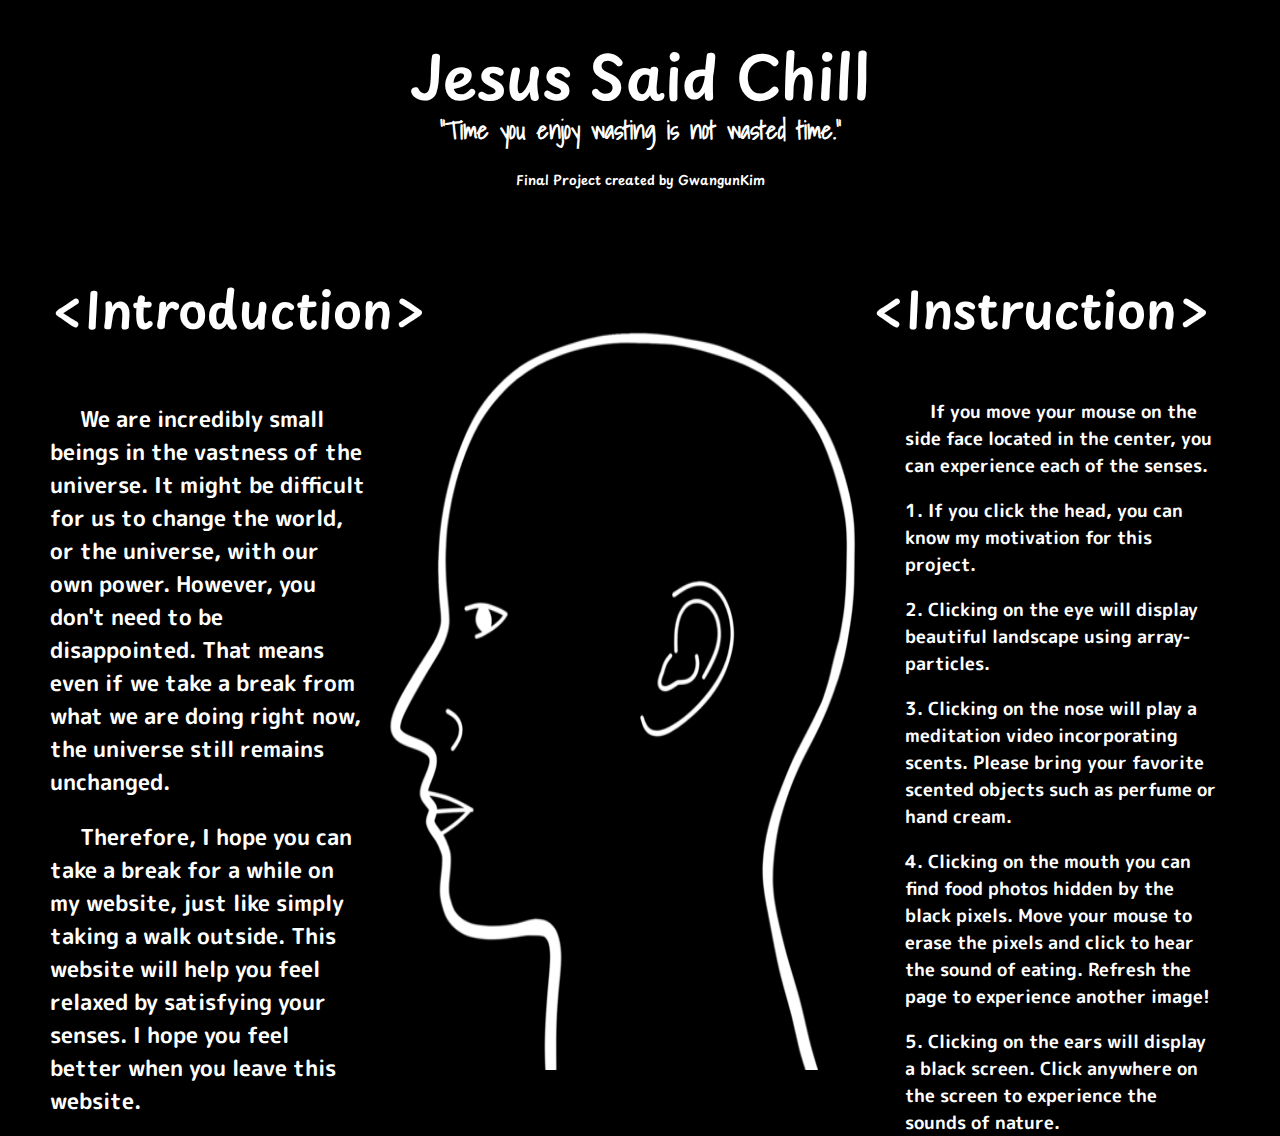
==== my-second-projectb/index.html @ ab60e18a "upload projectb" ====
<!DOCTYPE html>
<html>

<head>  
    <link rel="stylesheet" href="style.css">

    <link rel="preconnect" href="https://fonts.googleapis.com">
    <link rel="preconnect" href="https://fonts.gstatic.com" crossorigin>
    <link href="https://fonts.googleapis.com/css2?family=Agbalumo&family=Shadows+Into+Light&display=swap" rel="stylesheet">
    
    <link rel="preconnect" href="https://fonts.googleapis.com">
    <link rel="preconnect" href="https://fonts.gstatic.com" crossorigin>
    <link href="https://fonts.googleapis.com/css2?family=Agbalumo&family=Playpen+Sans:wght@600&family=Shadows+Into+Light&display=swap" rel="stylesheet">

    <link rel="preconnect" href="https://fonts.googleapis.com">
    <link rel="preconnect" href="https://fonts.gstatic.com" crossorigin>
    <link href="https://fonts.googleapis.com/css2?family=Agbalumo&family=M+PLUS+Rounded+1c&family=Playpen+Sans:wght@600&family=Shadows+Into+Light&display=swap" rel="stylesheet">
    
    <title>Project B</title>
</head>

<body>
    
    <div class="flex-container">
        <div class="box title">Jesus Said Chill </div>
        <div class="box subtitle">"Time you enjoy wasting is not wasted time." </div>
        <div class="box projectname">Final Project created by GwangunKim </div>
        <div class="box sideboxinstruction">&#60;Introduction&#62;</div>
        <div class="box sideboxinstruction1">&#60;Instruction&#62; </div>
        <div class="box sidebox1">
            <p>&nbsp;&nbsp;&nbsp;&nbsp;&nbsp;We are incredibly small beings in the vastness of the universe. It might be difficult for us to change the world, 
            or the universe, with our own power. However, you don't need to be disappointed. 
            That means even if we take a break from what we are doing right now, the universe still remains unchanged. 
            </p>
            &nbsp;&nbsp;&nbsp;&nbsp;&nbsp;Therefore, I hope you can take a break for a while on my website, just like simply taking a walk outside. 
            This website will help you feel relaxed by satisfying your senses.
            I hope you feel better when you leave this website.

        </div>
        <div class="box image">
             <img src="sideface16.png" alt="My Image">
        </div>
        <div OnClick="location.href ='brain/brain.html'" style="cursor:pointer;" class="box interbox"></div>
        <div OnClick="location.href ='sound/sound.html'" style="cursor:pointer;"class="box interbox sound"> </div>
        <div OnClick="location.href ='sight/sight.html'" style="cursor:pointer;"class="box interbox sight"></div>
        <div OnClick="location.href ='smell/smell.html'" style="cursor:pointer;"class="box interbox smell"></div>
        <div OnClick="location.href ='taste/taste.html'" style="cursor:pointer;"class="box interbox taste"> </div>
        <div class="box sidebox2">
            <p>&nbsp;&nbsp;&nbsp;&nbsp;&nbsp;If you move your mouse on the side face located in the center, you can experience each of the senses.</p>
            <p>1. If you click the head, you can know my motivation for this project.</p>
            <p>2. Clicking on the eye will display beautiful landscape using array-particles. </p>
            <p>3. Clicking on the nose will play a meditation video incorporating scents. Please bring your favorite scented objects such as perfume or hand cream. </p>
            <p>4. Clicking on the mouth you can find food photos hidden by the black pixels. Move your mouse to erase the pixels and click to hear the sound of eating.
                Refresh the page to experience another image!
            </p>
            <p>5. Clicking on the ears will display a black screen. Click anywhere on the screen to experience the sounds of nature.</p>


        </div>
        
    
    </div>
   
</body>

</html>
---- my-second-projectb/style.css ----
body{
    margin: 0px;
    background-color: black;
    color: white;
    font-family: 'Agbalumo';
}.flex-container{
    display: flex;
    flex-wrap: wrap;
    margin: 10px;
    justify-content: space-between;
    
}.box{
    width: 300px;
    font-family: 'Times New Roman', Times, serif;
    margin: 10px;
    padding:10px;
    height:60px;
    background-color: aquamarine;
    font-size: 60px;
    font-weight: 600;
    text-align: center;
    font-family: 'Shadows Into Light';

}.title{
    background-color: black;
    width:100%;
    font-family:'Playpen Sans';

}.subtitle{
    background-color: black;
    font-size: 25px;
    width:100%;
    margin: 0%;
    padding:0%;

}.projectname{
    background-color: black;
    font-family:'Playpen Sans';
    font-size: 13px;
    width:100%;
    margin: 0%;
    padding:0%;

}.sideboxinstruction{
    background-color: black;
    font-family:'Playpen Sans';
    font-size: 50px;
    margin: 30px;
    margin-left:20;
    width: 30%; 

}.sideboxinstruction1{
    background-color: black;
    font-family:'Playpen Sans';
    font-size: 50px;
    margin: 30px;
    margin-right:20;
    width: 30%; 

}.sidebox1{
    background-color: black;
    font-family: 'M PLUS Rounded 1c';
    text-align: left;
    line-height: 150%;
    font-size:22px;
    margin: 30px;
    margin-top:0;
    margin-left:30;
    width: 25%;
    height:300px;  

}.sidebox2{
    background-color: black;
    font-family: 'M PLUS Rounded 1c';
    text-align: left;
    line-height: 150%;
    font-size:18px;
    margin: 40px;
    margin-top:0;
    margin-right:30;
    width: 25%;
    height: 300px;
   

}.image{
    background-color: black;
    width:65%;
    height:100%;
    position:absolute;
    top:150px;
    left: 0; 
    right: 0; 
    margin-left: auto; 
    margin-right: auto; 
    z-index: -1;

   

}.interbox{
    position:absolute;
    background-color: transparent;
    width:200px;
    height:70px;
    top:320px;
    left:0;
    right:0;
    margin-left: auto;
    margin-right:auto;
}.sound{
    width:70px;
    margin-top:150px;
    left:10%;
    top:350px;
}.sight{
    width:60px;
    height:30px;
    margin-top:150px;
    left:-25%;
    top:350px;
}.smell{
    width:60px;
    height:30px;
    margin-top:150px;
    left:-30%;
    top:420px;
}.taste{
    width:60px;
    height:30px;
    margin-top:150px;
    left:-27%;
    top:490px;
}
img{
    width:100%;
    height:100%;
    margin:0px;
}
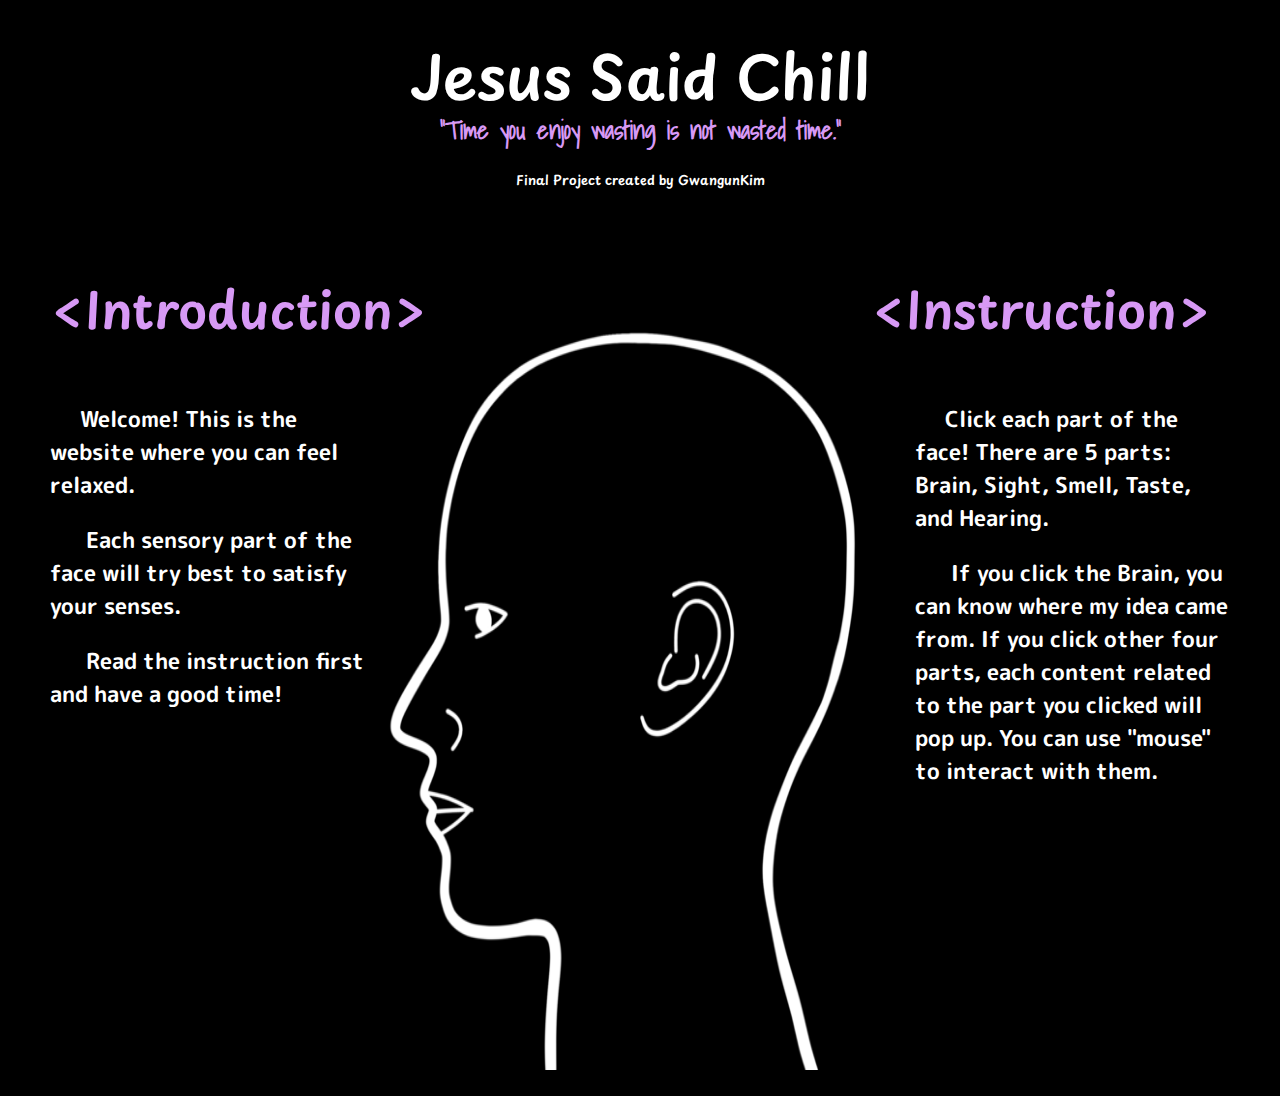
==== commit 584706ab: "2nd Correction" ====
--- a/my-second-projectb/index.html
+++ b/my-second-projectb/index.html
@@ -11,7 +11,7 @@
     <link rel="preconnect" href="https://fonts.googleapis.com">
     <link rel="preconnect" href="https://fonts.gstatic.com" crossorigin>
     <link href="https://fonts.googleapis.com/css2?family=Agbalumo&family=Playpen+Sans:wght@600&family=Shadows+Into+Light&display=swap" rel="stylesheet">
-
+    
     <link rel="preconnect" href="https://fonts.googleapis.com">
     <link rel="preconnect" href="https://fonts.gstatic.com" crossorigin>
     <link href="https://fonts.googleapis.com/css2?family=Agbalumo&family=M+PLUS+Rounded+1c&family=Playpen+Sans:wght@600&family=Shadows+Into+Light&display=swap" rel="stylesheet">
@@ -28,14 +28,14 @@
         <div class="box sideboxinstruction">&#60;Introduction&#62;</div>
         <div class="box sideboxinstruction1">&#60;Instruction&#62; </div>
         <div class="box sidebox1">
-            <p>&nbsp;&nbsp;&nbsp;&nbsp;&nbsp;We are incredibly small beings in the vastness of the universe. It might be difficult for us to change the world, 
-            or the universe, with our own power. However, you don't need to be disappointed. 
-            That means even if we take a break from what we are doing right now, the universe still remains unchanged. 
+            <p>&nbsp;&nbsp;&nbsp;&nbsp;&nbsp;Welcome! This is the website where you can feel relaxed.
             </p>
-            &nbsp;&nbsp;&nbsp;&nbsp;&nbsp;Therefore, I hope you can take a break for a while on my website, just like simply taking a walk outside. 
-            This website will help you feel relaxed by satisfying your senses.
-            I hope you feel better when you leave this website.
-
+            <p>&nbsp;&nbsp;&nbsp;&nbsp;&nbsp;
+                Each sensory part of the face will try best to satisfy your senses.
+             </p>
+            <p>&nbsp;&nbsp;&nbsp;&nbsp;&nbsp;
+            Read the instruction first and have a good time! 
+            </p>
         </div>
         <div class="box image">
              <img src="sideface16.png" alt="My Image">
@@ -46,16 +46,13 @@
         <div OnClick="location.href ='smell/smell.html'" style="cursor:pointer;"class="box interbox smell"></div>
         <div OnClick="location.href ='taste/taste.html'" style="cursor:pointer;"class="box interbox taste"> </div>
         <div class="box sidebox2">
-            <p>&nbsp;&nbsp;&nbsp;&nbsp;&nbsp;If you move your mouse on the side face located in the center, you can experience each of the senses.</p>
-            <p>1. If you click the head, you can know my motivation for this project.</p>
-            <p>2. Clicking on the eye will display beautiful landscape using array-particles. </p>
-            <p>3. Clicking on the nose will play a meditation video incorporating scents. Please bring your favorite scented objects such as perfume or hand cream. </p>
-            <p>4. Clicking on the mouth you can find food photos hidden by the black pixels. Move your mouse to erase the pixels and click to hear the sound of eating.
-                Refresh the page to experience another image!
+            <p>&nbsp;&nbsp;&nbsp;&nbsp;&nbsp;Click each part of the face! 
+                There are 5 parts: Brain, Sight, Smell, Taste, and Hearing.
             </p>
-            <p>5. Clicking on the ears will display a black screen. Click anywhere on the screen to experience the sounds of nature.</p>
-
-
+            <p>&nbsp;&nbsp;&nbsp;&nbsp;&nbsp;
+                If you click the Brain, you can know where my idea came from. If you click other four parts,
+                each content related to the part you clicked will pop up. You can use "mouse" to interact with them.
+            </p>
         </div>
         
     
--- a/my-second-projectb/style.css
+++ b/my-second-projectb/style.css
@@ -28,6 +28,7 @@
 
 }.subtitle{
     background-color: black;
+    color:#d799f5;
     font-size: 25px;
     width:100%;
     margin: 0%;
@@ -42,6 +43,7 @@
     padding:0%;
 
 }.sideboxinstruction{
+    color:#d799f5;
     background-color: black;
     font-family:'Playpen Sans';
     font-size: 50px;
@@ -50,6 +52,7 @@
     width: 30%; 
 
 }.sideboxinstruction1{
+    color:#d799f5;
     background-color: black;
     font-family:'Playpen Sans';
     font-size: 50px;
@@ -74,8 +77,8 @@
     font-family: 'M PLUS Rounded 1c';
     text-align: left;
     line-height: 150%;
-    font-size:18px;
-    margin: 40px;
+    font-size:22px;
+    margin: 30px;
     margin-top:0;
     margin-right:30;
     width: 25%;
@@ -93,9 +96,6 @@
     margin-left: auto; 
     margin-right: auto; 
     z-index: -1;
-
-   
-
 }.interbox{
     position:absolute;
     background-color: transparent;
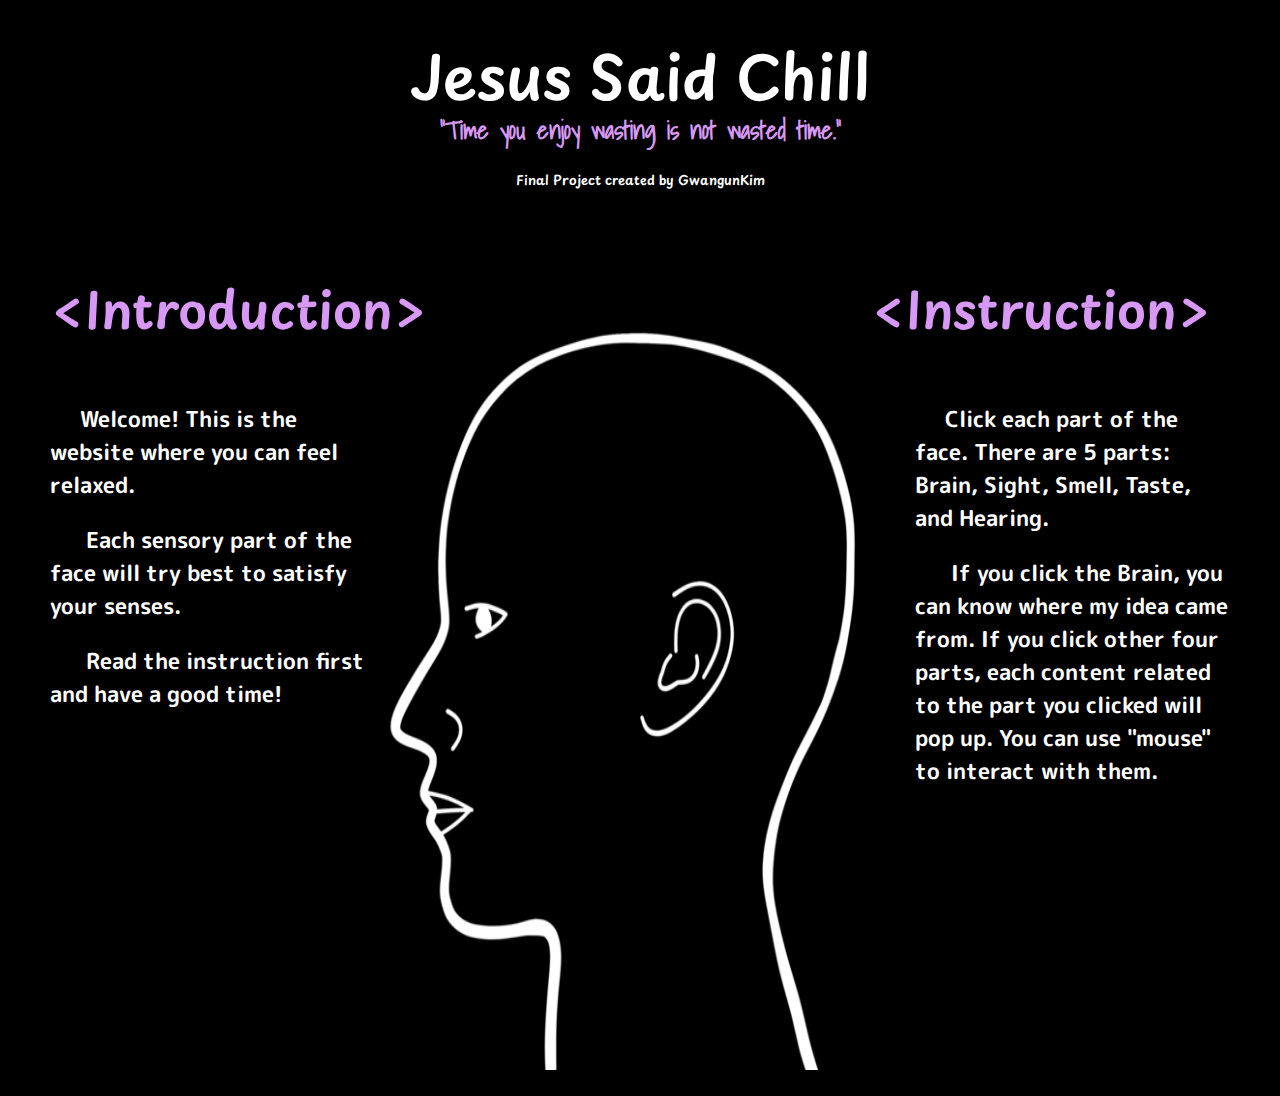
==== commit e5fa384c: "correction 3" ====
--- a/my-second-projectb/index.html
+++ b/my-second-projectb/index.html
@@ -17,6 +17,8 @@
     <link href="https://fonts.googleapis.com/css2?family=Agbalumo&family=M+PLUS+Rounded+1c&family=Playpen+Sans:wght@600&family=Shadows+Into+Light&display=swap" rel="stylesheet">
     
     <title>Project B</title>
+
+
 </head>
 
 <body>
@@ -46,7 +48,7 @@
         <div OnClick="location.href ='smell/smell.html'" style="cursor:pointer;"class="box interbox smell"></div>
         <div OnClick="location.href ='taste/taste.html'" style="cursor:pointer;"class="box interbox taste"> </div>
         <div class="box sidebox2">
-            <p>&nbsp;&nbsp;&nbsp;&nbsp;&nbsp;Click each part of the face! 
+            <p>&nbsp;&nbsp;&nbsp;&nbsp;&nbsp;Click each part of the face. 
                 There are 5 parts: Brain, Sight, Smell, Taste, and Hearing.
             </p>
             <p>&nbsp;&nbsp;&nbsp;&nbsp;&nbsp;
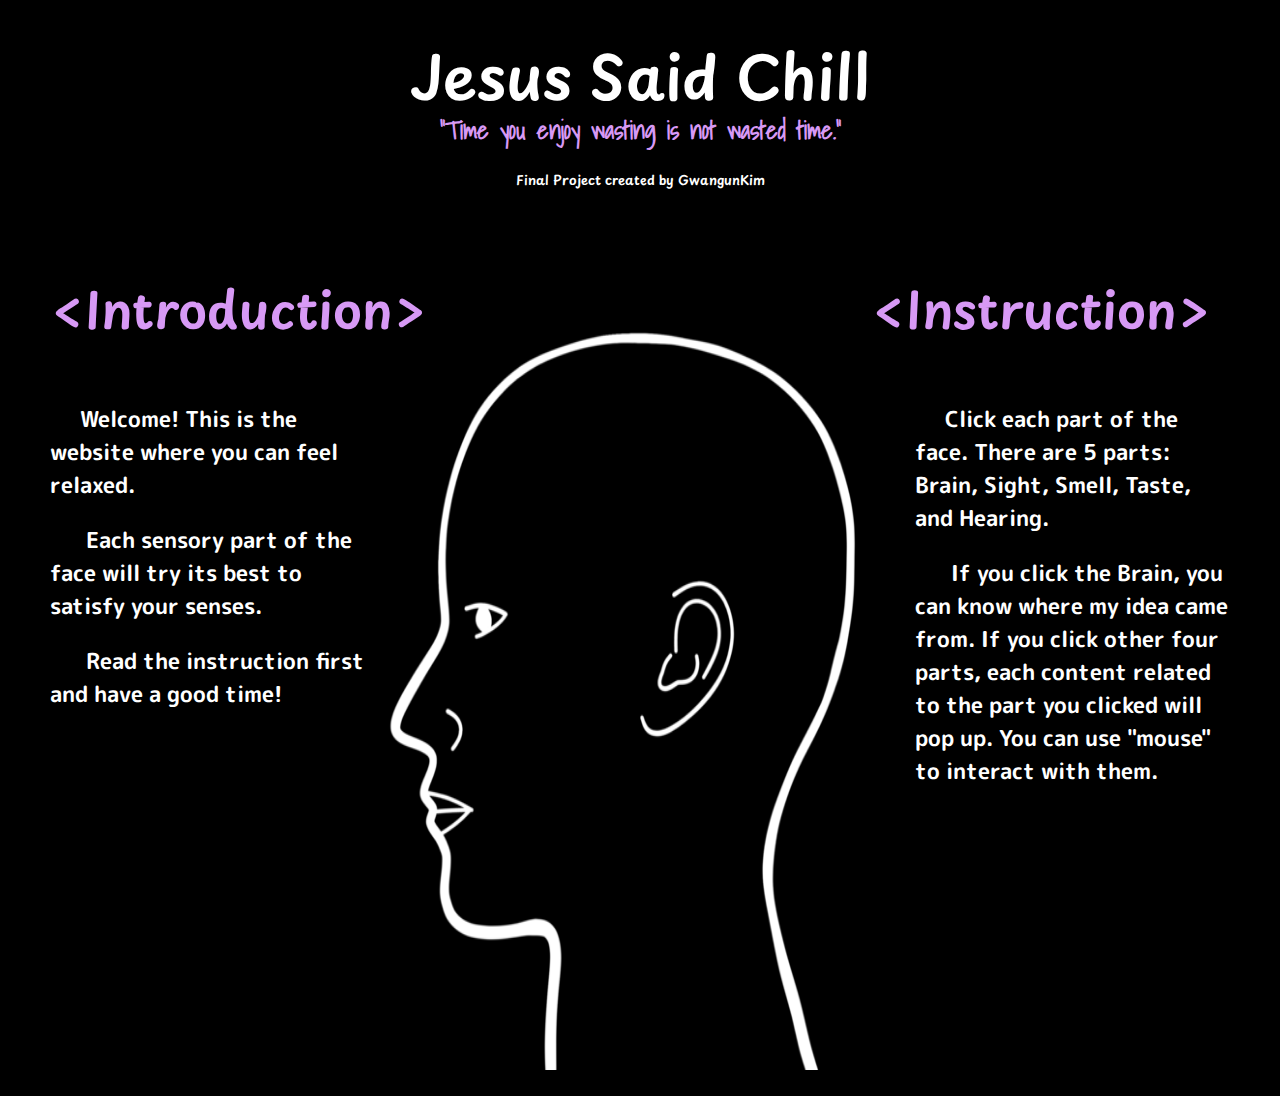
==== commit 6dcaee0e: "correction 4" ====
--- a/my-second-projectb/index.html
+++ b/my-second-projectb/index.html
@@ -33,7 +33,7 @@
             <p>&nbsp;&nbsp;&nbsp;&nbsp;&nbsp;Welcome! This is the website where you can feel relaxed.
             </p>
             <p>&nbsp;&nbsp;&nbsp;&nbsp;&nbsp;
-                Each sensory part of the face will try best to satisfy your senses.
+                Each sensory part of the face will try its best to satisfy your senses.
              </p>
             <p>&nbsp;&nbsp;&nbsp;&nbsp;&nbsp;
             Read the instruction first and have a good time! 
